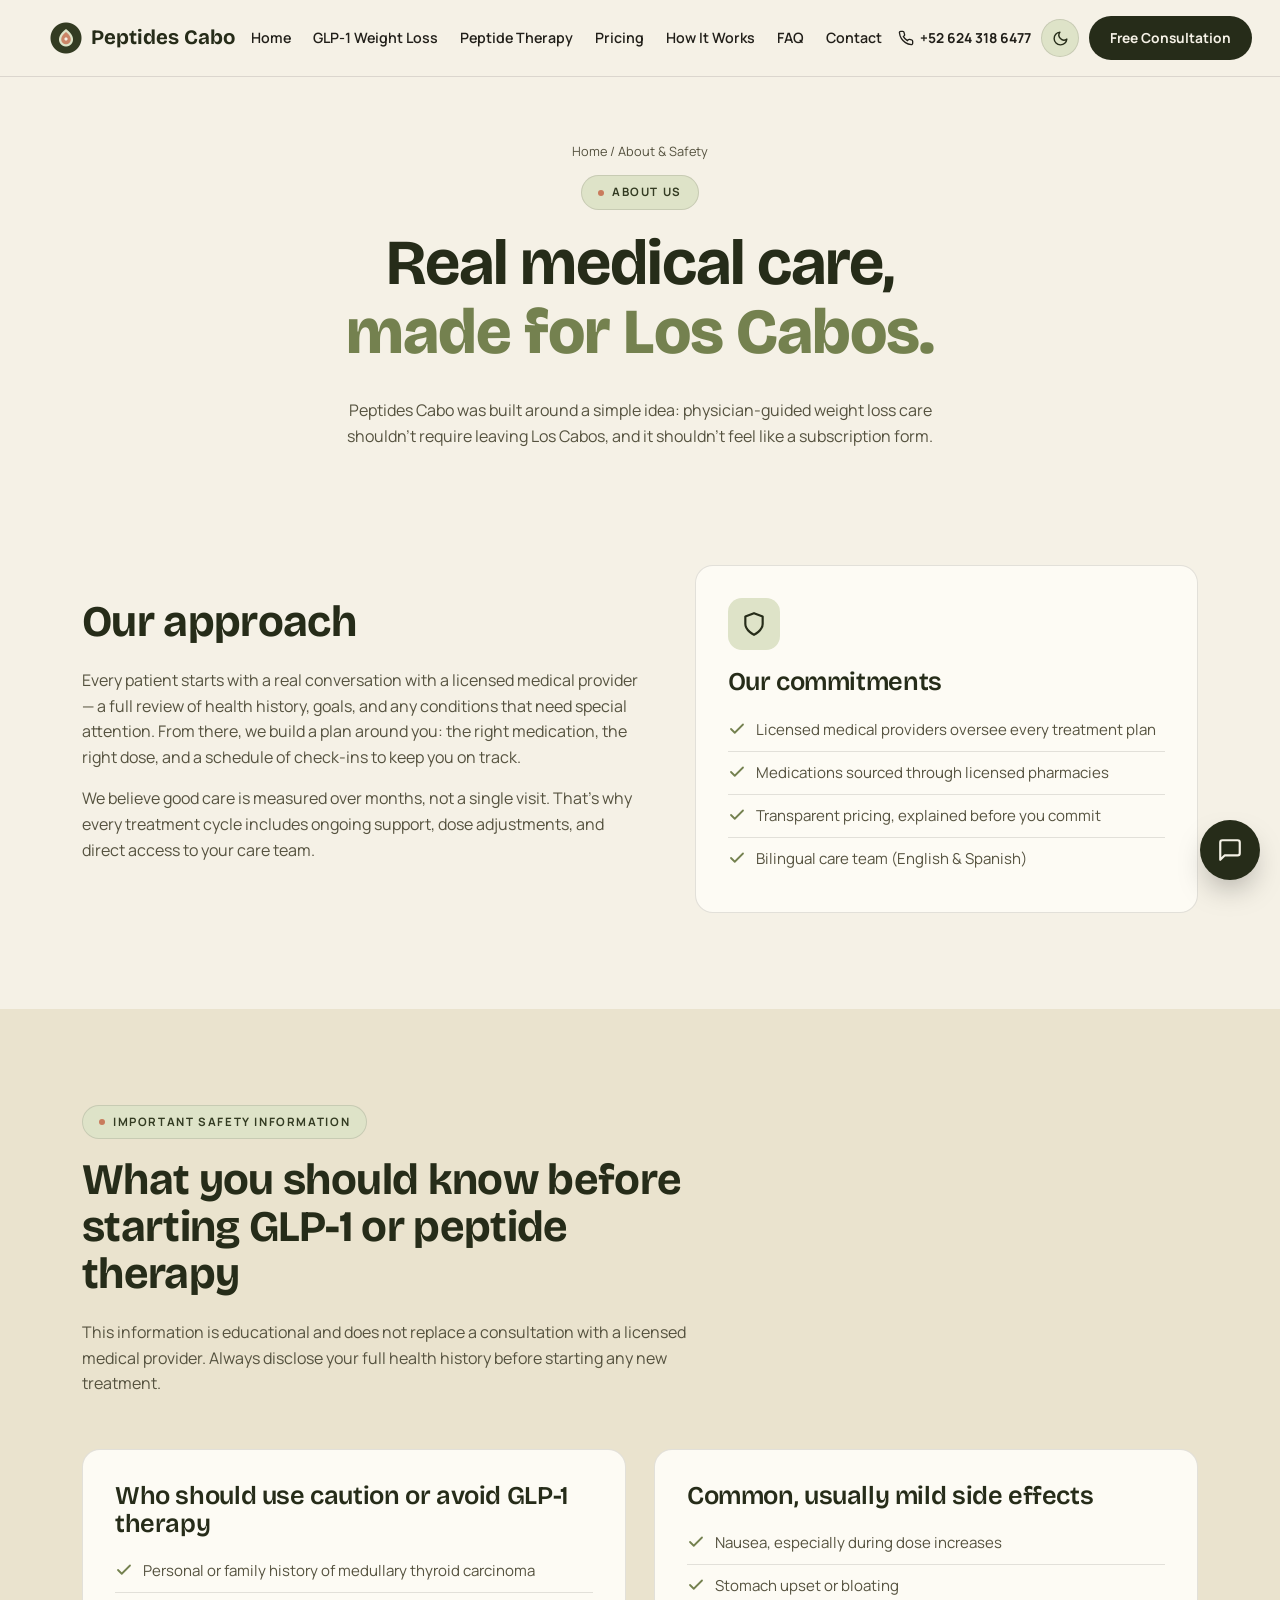
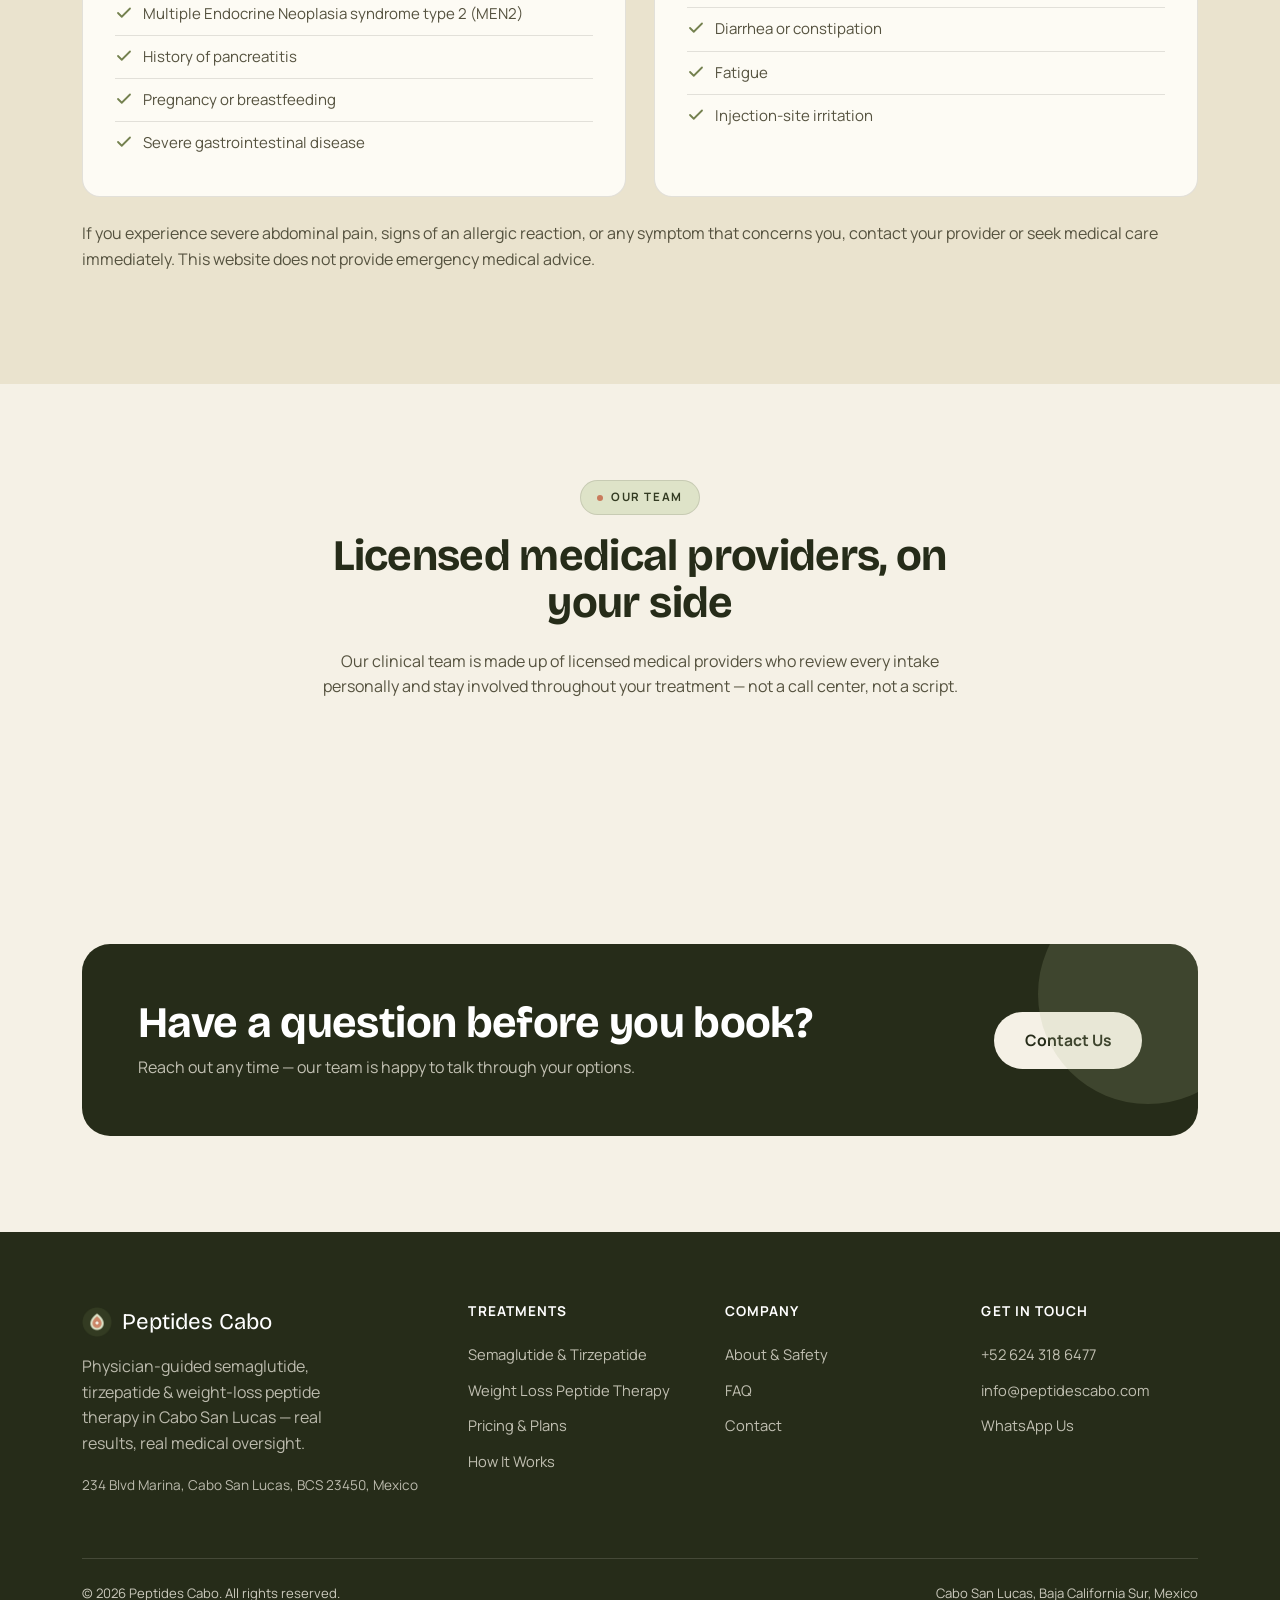
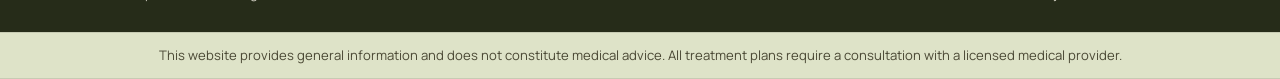
==== about.html @ 421dc3dc "Add static copy of peptidescabo.com Co-Authored-By: Claude Sonnet 5.5 <noreply@anthropic.com>" ====
<!DOCTYPE html>
<html lang="en">
<head>
<meta charset="UTF-8">
<meta name="viewport" content="width=device-width, initial-scale=1.0">
<script>(function(){try{var t=localStorage.getItem('pc-theme');if(!t){t=window.matchMedia('(prefers-color-scheme: dark)').matches?'dark':'light';}document.documentElement.setAttribute('data-theme',t);}catch(e){}})();</script>
<title>About Us & Safety Information | Peptides Cabo</title>
<meta name="description" content="Learn about Peptides Cabo's approach to physician-guided weight loss care in Cabo San Lucas, plus important safety information for GLP-1 and peptide therapy.">
<link rel="canonical" href="https://peptidescabo.com/about.html">
<meta name="robots" content="index, follow, max-image-preview:large">
<meta name="geo.region" content="MX-BCS">
<meta name="geo.placename" content="Cabo San Lucas">

<meta property="og:type" content="website">
<meta property="og:title" content="About Us & Safety Information | Peptides Cabo">
<meta property="og:description" content="Learn about Peptides Cabo's approach to physician-guided weight loss care in Cabo San Lucas, plus important safety information for GLP-1 and peptide therapy.">
<meta property="og:url" content="https://peptidescabo.com/about.html">
<meta property="og:site_name" content="Peptides Cabo">
<meta property="og:image" content="https://peptidescabo.com/assets/img/vial-peptide.png">
<meta property="og:locale" content="en_US">
<meta name="twitter:card" content="summary_large_image">
<meta name="twitter:title" content="About Us & Safety Information | Peptides Cabo">
<meta name="twitter:description" content="Learn about Peptides Cabo's approach to physician-guided weight loss care in Cabo San Lucas, plus important safety information for GLP-1 and peptide therapy.">
<meta name="twitter:image" content="https://peptidescabo.com/assets/img/vial-peptide.png">

<link rel="icon" type="image/svg+xml" href="assets/img/favicon.svg">
<link rel="icon" type="image/png" sizes="32x32" href="assets/img/favicon-32.png">
<link rel="apple-touch-icon" href="assets/img/apple-touch-icon.png">
<link rel="manifest" href="site.webmanifest">

<link rel="preconnect" href="https://fonts.googleapis.com">
<link rel="preconnect" href="https://fonts.gstatic.com" crossorigin>
<link rel="stylesheet" href="assets/css/style.css">

<script type="application/ld+json">{
    "@context": "https://schema.org",
    "@type": "MedicalBusiness",
    "@id": "https://peptidescabo.com/#business",
    "name": "Peptides Cabo",
    "alternateName": "Peptides Cabo Weight Loss Clinic",
    "description": "Physician-guided semaglutide, tirzepatide and weight-loss peptide therapy in Cabo San Lucas, Baja California Sur, Mexico.",
    "url": "https://peptidescabo.com/",
    "logo": "https://peptidescabo.com/assets/img/logo-mark.png",
    "image": "https://peptidescabo.com/assets/img/logo-mark.png",
    "telephone": "+526243186477",
    "email": "info@peptidescabo.com",
    "priceRange": "$$",
    "medicalSpecialty": "Bariatrics",
    "address": {
      "@type": "PostalAddress",
      "streetAddress": "234 Blvd Marina",
      "addressLocality": "Cabo San Lucas",
      "addressRegion": "BCS",
      "postalCode": "23450",
      "addressCountry": "MX"
    },
    "areaServed": [
      {"@type":"City","name":"Cabo San Lucas"},
      {"@type":"City","name":"San José del Cabo"},
      {"@type":"AdministrativeArea","name":"Los Cabos"},
      {"@type":"AdministrativeArea","name":"Baja California Sur"}
    ],
    "openingHoursSpecification": [{
      "@type": "OpeningHoursSpecification",
      "dayOfWeek": ["Monday","Tuesday","Wednesday","Thursday","Friday"],
      "opens": "09:00",
      "closes": "18:00"
    },{
      "@type": "OpeningHoursSpecification",
      "dayOfWeek": ["Saturday"],
      "opens": "09:00",
      "closes": "14:00"
    }]
  }</script>
<script type="application/ld+json">{"@context":"https://schema.org","@type":"BreadcrumbList","itemListElement":[{"@type":"ListItem","position":1,"name":"Home","item":"https://peptidescabo.com/"},{"@type":"ListItem","position":2,"name":"About","item":"https://peptidescabo.com/about.html"}]}</script>
<noscript><style>.reveal{opacity:1 !important; transform:none !important;}</style></noscript>
</head>
<body>
<header class="nav">
  <div class="container nav-row">
    <a href="index.html" class="brand">
      <img src="assets/img/logo-mark.png" alt="Peptides Cabo logo" class="brand-mark">
      Peptides Cabo
    </a>
    <nav class="nav-links" id="navLinks">
      <a href="index.html">Home</a>
<a href="semaglutide-tirzepatide.html">GLP-1 Weight Loss</a>
<a href="peptide-therapy.html">Peptide Therapy</a>
<a href="pricing.html">Pricing</a>
<a href="how-it-works.html">How It Works</a>
<a href="faq.html">FAQ</a>
<a href="contact.html">Contact</a>
      <a href="contact.html" class="btn btn-primary nav-links-cta">Free Consultation</a>
    </nav>
    <div class="nav-cta">
      <a href="tel:+526243186477" class="nav-phone">
        <svg width="16" height="16" viewBox="0 0 24 24" fill="none" stroke="currentColor" stroke-width="2"><path d="M22 16.92v3a2 2 0 0 1-2.18 2 19.79 19.79 0 0 1-8.63-3.07 19.5 19.5 0 0 1-6-6 19.79 19.79 0 0 1-3.07-8.67A2 2 0 0 1 4.11 2h3a2 2 0 0 1 2 1.72c.127.96.361 1.903.7 2.81a2 2 0 0 1-.45 2.11L8.09 9.91a16 16 0 0 0 6 6l1.27-1.27a2 2 0 0 1 2.11-.45c.907.339 1.85.573 2.81.7A2 2 0 0 1 22 16.92z"/></svg>
        <span class="nav-phone-text">+52 624 318 6477</span>
      </a>
      <button class="theme-toggle" id="themeToggle" aria-label="Toggle dark mode" type="button">
        <svg class="icon-moon" viewBox="0 0 24 24" fill="none" stroke="currentColor" stroke-width="2" stroke-linecap="round" stroke-linejoin="round"><path d="M21 12.79A9 9 0 1 1 11.21 3 7 7 0 0 0 21 12.79z"/></svg>
        <svg class="icon-sun" viewBox="0 0 24 24" fill="none" stroke="currentColor" stroke-width="2" stroke-linecap="round" stroke-linejoin="round"><circle cx="12" cy="12" r="4"/><path d="M12 2v2M12 20v2M4.93 4.93l1.41 1.41M17.66 17.66l1.41 1.41M2 12h2M20 12h2M6.34 17.66l-1.41 1.41M19.07 4.93l-1.41 1.41"/></svg>
      </button>
      <a href="contact.html" class="btn btn-primary btn-sm">Free Consultation</a>
      <button class="nav-toggle" id="navToggle" aria-label="Toggle menu">
        <svg viewBox="0 0 24 24" fill="none" stroke="currentColor" stroke-width="2"><line x1="4" y1="7" x2="20" y2="7"/><line x1="4" y1="12" x2="20" y2="12"/><line x1="4" y1="17" x2="20" y2="17"/></svg>
      </button>
    </div>
  </div>
</header>
<main>

<div class="page-header container">
  <div class="breadcrumb"><a href="index.html">Home</a> / About &amp; Safety</div>
  <span class="eyebrow">About Us</span>
  <h1>Real medical care,<br><span class="italic-accent">made for Los Cabos.</span></h1>
  <p class="lead" style="max-width:640px;margin:0 auto;">Peptides Cabo was built around a simple idea: physician-guided weight loss care shouldn't require leaving Los Cabos, and it shouldn't feel like a subscription form.</p>
</div>

<section class="section-pad">
  <div class="container hero-grid">
    <div class="reveal">
      <h2>Our approach</h2>
      <p>Every patient starts with a real conversation with a licensed medical provider &mdash; a full review of health history, goals, and any conditions that need special attention. From there, we build a plan around you: the right medication, the right dose, and a schedule of check-ins to keep you on track.</p>
      <p>We believe good care is measured over months, not a single visit. That's why every treatment cycle includes ongoing support, dose adjustments, and direct access to your care team.</p>
    </div>
    <div class="card reveal">
      <div class="icon-tile"><svg viewBox="0 0 24 24" fill="none" stroke="currentColor" stroke-width="2" stroke-linecap="round" stroke-linejoin="round"><path d="M12 22s8-4 8-10V5l-8-3-8 3v7c0 6 8 10 8 10z"/></svg></div>
      <h3>Our commitments</h3>
      <ul class="price-list">
        <li><svg viewBox="0 0 24 24" fill="none" stroke="currentColor" stroke-width="2.4" stroke-linecap="round" stroke-linejoin="round"><polyline points="20 6 9 17 4 12"/></svg> Licensed medical providers oversee every treatment plan</li>
        <li><svg viewBox="0 0 24 24" fill="none" stroke="currentColor" stroke-width="2.4" stroke-linecap="round" stroke-linejoin="round"><polyline points="20 6 9 17 4 12"/></svg> Medications sourced through licensed pharmacies</li>
        <li><svg viewBox="0 0 24 24" fill="none" stroke="currentColor" stroke-width="2.4" stroke-linecap="round" stroke-linejoin="round"><polyline points="20 6 9 17 4 12"/></svg> Transparent pricing, explained before you commit</li>
        <li><svg viewBox="0 0 24 24" fill="none" stroke="currentColor" stroke-width="2.4" stroke-linecap="round" stroke-linejoin="round"><polyline points="20 6 9 17 4 12"/></svg> Bilingual care team (English &amp; Spanish)</li>
      </ul>
    </div>
  </div>
</section>

<section class="section-pad section-alt">
  <div class="container">
    <div class="section-head reveal">
      <span class="eyebrow">Important Safety Information</span>
      <h2>What you should know before starting GLP-1 or peptide therapy</h2>
      <p>This information is educational and does not replace a consultation with a licensed medical provider. Always disclose your full health history before starting any new treatment.</p>
    </div>
    <div class="grid grid-2">
      <div class="card reveal">
        <h3>Who should use caution or avoid GLP-1 therapy</h3>
        <ul class="price-list">
          <li><svg viewBox="0 0 24 24" fill="none" stroke="currentColor" stroke-width="2.4" stroke-linecap="round" stroke-linejoin="round"><polyline points="20 6 9 17 4 12"/></svg> Personal or family history of medullary thyroid carcinoma</li>
          <li><svg viewBox="0 0 24 24" fill="none" stroke="currentColor" stroke-width="2.4" stroke-linecap="round" stroke-linejoin="round"><polyline points="20 6 9 17 4 12"/></svg> Multiple Endocrine Neoplasia syndrome type 2 (MEN2)</li>
          <li><svg viewBox="0 0 24 24" fill="none" stroke="currentColor" stroke-width="2.4" stroke-linecap="round" stroke-linejoin="round"><polyline points="20 6 9 17 4 12"/></svg> History of pancreatitis</li>
          <li><svg viewBox="0 0 24 24" fill="none" stroke="currentColor" stroke-width="2.4" stroke-linecap="round" stroke-linejoin="round"><polyline points="20 6 9 17 4 12"/></svg> Pregnancy or breastfeeding</li>
          <li><svg viewBox="0 0 24 24" fill="none" stroke="currentColor" stroke-width="2.4" stroke-linecap="round" stroke-linejoin="round"><polyline points="20 6 9 17 4 12"/></svg> Severe gastrointestinal disease</li>
        </ul>
      </div>
      <div class="card reveal">
        <h3>Common, usually mild side effects</h3>
        <ul class="price-list">
          <li><svg viewBox="0 0 24 24" fill="none" stroke="currentColor" stroke-width="2.4" stroke-linecap="round" stroke-linejoin="round"><polyline points="20 6 9 17 4 12"/></svg> Nausea, especially during dose increases</li>
          <li><svg viewBox="0 0 24 24" fill="none" stroke="currentColor" stroke-width="2.4" stroke-linecap="round" stroke-linejoin="round"><polyline points="20 6 9 17 4 12"/></svg> Stomach upset or bloating</li>
          <li><svg viewBox="0 0 24 24" fill="none" stroke="currentColor" stroke-width="2.4" stroke-linecap="round" stroke-linejoin="round"><polyline points="20 6 9 17 4 12"/></svg> Diarrhea or constipation</li>
          <li><svg viewBox="0 0 24 24" fill="none" stroke="currentColor" stroke-width="2.4" stroke-linecap="round" stroke-linejoin="round"><polyline points="20 6 9 17 4 12"/></svg> Fatigue</li>
          <li><svg viewBox="0 0 24 24" fill="none" stroke="currentColor" stroke-width="2.4" stroke-linecap="round" stroke-linejoin="round"><polyline points="20 6 9 17 4 12"/></svg> Injection-site irritation</li>
        </ul>
      </div>
    </div>
    <p style="margin-top:24px;">If you experience severe abdominal pain, signs of an allergic reaction, or any symptom that concerns you, contact your provider or seek medical care immediately. This website does not provide emergency medical advice.</p>
  </div>
</section>

<section class="section-pad">
  <div class="container">
    <div class="section-head center reveal" style="margin-left:auto;margin-right:auto;">
      <span class="eyebrow">Our Team</span>
      <h2>Licensed medical providers, on your side</h2>
      <p>Our clinical team is made up of licensed medical providers who review every intake personally and stay involved throughout your treatment &mdash; not a call center, not a script.</p>
    </div>
  </div>
</section>

<section class="section-pad">
  <div class="container">
    <div class="cta-banner reveal">
      <div>
        <h2>Have a question before you book?</h2>
        <p>Reach out any time &mdash; our team is happy to talk through your options.</p>
      </div>
      <a href="contact.html" class="btn btn-light">Contact Us</a>
    </div>
  </div>
</section>

</main>
<footer class="footer">
  <div class="container">
    <div class="footer-grid">
      <div>
        <div class="footer-brand">
          <img src="assets/img/logo-mark.png" alt="" class="brand-mark" style="width:30px;height:30px;">
          Peptides Cabo
        </div>
        <p style="max-width:280px;">Physician-guided semaglutide, tirzepatide &amp; weight-loss peptide therapy in Cabo San Lucas — real results, real medical oversight.</p>
        <p style="font-size:0.85rem; margin-top:18px;">234 Blvd Marina, Cabo San Lucas, BCS 23450, Mexico</p>
      </div>
      <div>
        <h4>Treatments</h4>
        <a href="semaglutide-tirzepatide.html">Semaglutide &amp; Tirzepatide</a>
        <a href="peptide-therapy.html">Weight Loss Peptide Therapy</a>
        <a href="pricing.html">Pricing &amp; Plans</a>
        <a href="how-it-works.html">How It Works</a>
      </div>
      <div>
        <h4>Company</h4>
        <a href="about.html">About &amp; Safety</a>
        <a href="faq.html">FAQ</a>
        <a href="contact.html">Contact</a>
      </div>
      <div>
        <h4>Get in Touch</h4>
        <a href="tel:+526243186477">+52 624 318 6477</a>
        <a href="mailto:info@peptidescabo.com">info@peptidescabo.com</a>
        <a href="https://wa.me/526243186477?text=Hi%20Peptides%20Cabo%2C%20I%27d%20like%20to%20book%20a%20free%20consultation." target="_blank" rel="noopener">WhatsApp Us</a>
      </div>
    </div>
    <div class="footer-bottom">
      <span>&copy; 2026 Peptides Cabo. All rights reserved.</span>
      <span>Cabo San Lucas, Baja California Sur, Mexico</span>
    </div>
  </div>
</footer>
<div class="disclaimer-strip">
  <div class="container">This website provides general information and does not constitute medical advice. All treatment plans require a consultation with a licensed medical provider.</div>
</div>
<div id="pcChatbot" class="chatbot">
  <button id="chatbotBubble" class="chatbot-bubble" aria-label="Open chat assistant" type="button">
    <svg class="cb-icon-chat" viewBox="0 0 24 24" fill="none" stroke="currentColor" stroke-width="2" stroke-linecap="round" stroke-linejoin="round"><path d="M21 15a2 2 0 0 1-2 2H7l-4 4V5a2 2 0 0 1 2-2h14a2 2 0 0 1 2 2z"/></svg>
    <svg class="cb-icon-close" viewBox="0 0 24 24" fill="none" stroke="currentColor" stroke-width="2" stroke-linecap="round" stroke-linejoin="round"><line x1="18" y1="6" x2="6" y2="18"/><line x1="6" y1="6" x2="18" y2="18"/></svg>
  </button>
  <div class="chatbot-panel" id="chatbotPanel">
    <div class="chatbot-header">
      <img src="assets/img/logo-mark.png" alt="" class="chatbot-avatar">
      <div>
        <strong>Peptides Cabo Assistant</strong>
        <small>Usually answers instantly</small>
      </div>
    </div>
    <div class="chatbot-messages" id="chatbotMessages"></div>
    <div class="chatbot-suggestions" id="chatbotSuggestions"></div>
    <form class="chatbot-input-row" id="chatbotForm">
      <input type="text" id="chatbotInput" placeholder="Ask about pricing, safety, how it works..." autocomplete="off">
      <button type="submit" aria-label="Send">
        <svg viewBox="0 0 24 24" fill="none" stroke="currentColor" stroke-width="2" stroke-linecap="round" stroke-linejoin="round"><line x1="22" y1="2" x2="11" y2="13"/><polygon points="22 2 15 22 11 13 2 9 22 2"/></svg>
      </button>
    </form>
    <div class="chatbot-footnote">Answers are general information, not medical advice. <a href="contact.html">Book a consultation</a> for personalized guidance.</div>
  </div>
</div>
<script>
document.addEventListener('DOMContentLoaded', function () {
  var toggle = document.getElementById('navToggle');
  var links = document.getElementById('navLinks');
  if (toggle) {
    toggle.addEventListener('click', function () { links.classList.toggle('open'); });
  }
  var themeBtn = document.getElementById('themeToggle');
  if (themeBtn) {
    themeBtn.addEventListener('click', function () {
      var root = document.documentElement;
      var current = root.getAttribute('data-theme') === 'dark' ? 'dark' : 'light';
      var next = current === 'dark' ? 'light' : 'dark';
      root.setAttribute('data-theme', next);
      try { localStorage.setItem('pc-theme', next); } catch (e) {}
    });
  }
  document.querySelectorAll('.accordion-item').forEach(function (item) {
    var q = item.querySelector('.accordion-q');
    q.addEventListener('click', function () {
      var wasOpen = item.classList.contains('open');
      document.querySelectorAll('.accordion-item.open').forEach(function (o) {
        if (o !== item) o.classList.remove('open');
      });
      item.classList.toggle('open', !wasOpen);
    });
  });
  var sliderWeight = document.getElementById('calcWeight');
  var sliderGoal = document.getElementById('calcGoalOut');
  if (sliderWeight) {
    var out = document.getElementById('calcWeightOut');
    var lossOut = document.getElementById('calcLossOut');
    var update = function () {
      var w = parseInt(sliderWeight.value, 10);
      out.textContent = w;
      lossOut.textContent = Math.round(w * 0.19);
    };
    sliderWeight.addEventListener('input', update);
    update();
  }
  var form = document.getElementById('contactForm');
  if (form) {
    form.addEventListener('submit', function (e) {
      e.preventDefault();
      var name = form.querySelector('#cf-name').value;
      var email = form.querySelector('#cf-email').value;
      var phone = form.querySelector('#cf-phone').value;
      var interest = form.querySelector('#cf-interest').value;
      var msg = form.querySelector('#cf-message').value;
      var subject = encodeURIComponent('New consultation request — ' + name);
      var body = encodeURIComponent(
        'Name: ' + name + '\n' +
        'Email: ' + email + '\n' +
        'Phone: ' + phone + '\n' +
        'Interested in: ' + interest + '\n\n' +
        'Message:\n' + msg
      );
      window.location.href = 'mailto:info@peptidescabo.com?subject=' + subject + '&body=' + body;
    });
  }
  requestAnimationFrame(function () {
    setTimeout(function () { document.body.classList.add('ready'); }, 60);
  });
});
</script>
<script src="assets/js/faq-data.js"></script>
<script src="assets/js/chatbot.js"></script>
</body>
</html>
---- assets/css/style.css ----
/* ==========================================================================
   Peptides Cabo — Design System
   Editorial wellness aesthetic: cream + deep olive, all-sans grotesque type
   ========================================================================== */

@import url('https://fonts.googleapis.com/css2?family=Bricolage+Grotesque:opsz,wght@12..96,400;12..96,500;12..96,600;12..96,700;12..96,800&family=Manrope:wght@400;500;600;700;800&display=swap');

:root{
  /* palette (brand constants — do not flip with theme) */
  --cream:        #F5F1E6;
  --cream-dark:   #EAE3CE;
  --paper:        #FDFBF4;
  --forest:       #333B22;
  --forest-deep:  #262C19;
  --sage:         #74814F;
  --sage-light:   #AEB98C;
  --sage-pale:    #DEE3C8;
  --ink:          #211F19;
  --ink-soft:     #55523F;
  --terracotta:   #C97B5C;
  --terracotta-soft:#F0D9C8;
  --gold:         #B4903F;
  --white:        #FFFFFF;
  --line:         rgba(33,31,25,0.12);

  /* theme-aware tokens (redefined under [data-theme="dark"] below) */
  --bg:           var(--cream);
  --bg-alt:       var(--cream-dark);
  --surface:      var(--paper);
  --text:         var(--ink);
  --text-muted:   var(--ink-soft);
  --heading:      var(--forest-deep);
  --nav-bg:       rgba(245,241,230,0.88);

  /* type */
  --font-display: "Bricolage Grotesque", "Segoe UI", sans-serif;
  --font-body: "Manrope", -apple-system, BlinkMacSystemFont, "Segoe UI", sans-serif;

  /* radius / shadow */
  --radius-s: 10px;
  --radius-m: 18px;
  --radius-l: 28px;
  --shadow-card: 0 20px 45px -20px rgba(38,44,25,0.25);
  --shadow-soft: 0 10px 30px -12px rgba(38,44,25,0.18);

  --container: 1180px;
}

:root[data-theme="dark"]{
  --bg:         #1B2013;
  --bg-alt:     #212715;
  --surface:    #2A3220;
  --text:       #EAE6D6;
  --text-muted: #C1C2AC;
  --heading:    #F2EFE1;
  --line:       rgba(255,255,255,0.12);
  --nav-bg:     rgba(20,24,14,0.86);
  --sage:       #9BAE79;
  --shadow-card: 0 20px 45px -20px rgba(0,0,0,0.6);
  --shadow-soft: 0 10px 30px -12px rgba(0,0,0,0.55);
}

*, *::before, *::after{ box-sizing: border-box; }
html{ scroll-behavior: smooth; }
body{
  margin:0;
  font-family: var(--font-body);
  background: var(--bg);
  transition: background-color .25s ease, color .25s ease;
  color: var(--text);
  line-height: 1.6;
  -webkit-font-smoothing: antialiased;
  overflow-x: hidden;
}
img{ max-width:100%; display:block; }
a{ color: inherit; text-decoration: none; }
ul{ list-style: none; margin:0; padding:0; }
button{ font-family: inherit; }

h1,h2,h3,h4{
  font-family: var(--font-display);
  font-weight: 700;
  color: var(--heading);
  line-height: 1.08;
  margin: 0 0 0.5em;
  letter-spacing: -0.015em;
}
h1{ font-size: clamp(2.4rem, 5vw, 4.2rem); font-weight: 700; }
h2{ font-size: clamp(1.9rem, 3.4vw, 2.9rem); font-weight: 700; }
h3{ font-size: clamp(1.25rem, 2vw, 1.6rem); font-weight: 600; }
p{ margin: 0 0 1em; color: var(--text-muted); }
.italic-accent{ color: var(--sage); font-weight: 800; font-style: normal; }

.eyebrow{
  display:inline-flex; align-items:center; gap:8px;
  font-family: var(--font-body); font-weight:700; font-size:0.72rem;
  letter-spacing: 0.14em; text-transform: uppercase;
  color: var(--forest); background: var(--sage-pale);
  border:1px solid var(--line); padding: 7px 16px; border-radius: 100px;
  margin-bottom: 18px;
}
.eyebrow::before{ content:""; width:6px; height:6px; border-radius:50%; background: var(--terracotta); flex-shrink:0; }

.container{ max-width: var(--container); margin:0 auto; padding: 0 32px; }
section{ position: relative; }
.section-pad{ padding: 96px 0; }
@media (max-width: 720px){ .section-pad{ padding: 64px 0; } .container{ padding: 0 20px; } }

.section-alt{ background: var(--bg-alt); }
.section-dark{ background: var(--forest-deep); color: var(--cream); }
.section-dark p{ color: rgba(245,241,230,0.75); }
.section-dark h2, .section-dark h3{ color: var(--white); }

/* ---------- buttons ---------- */
.btn{
  display:inline-flex; align-items:center; justify-content:center; gap:8px;
  font-family: var(--font-body); font-weight:700; font-size:0.98rem;
  padding: 15px 30px; border-radius: 100px; border:1.5px solid transparent;
  cursor:pointer; transition: transform .25s ease, box-shadow .25s ease, background .25s ease, color .25s ease;
  white-space: nowrap;
}
.btn-primary{ background: var(--forest-deep); color: var(--cream); }
.btn-primary:hover{ background: var(--forest); transform: translateY(-2px); box-shadow: var(--shadow-soft); }
.btn-outline{ background: transparent; border-color: var(--heading); color: var(--heading); }
.btn-outline:hover{ background: var(--heading); color: var(--bg); }
.btn-ghost{ background: var(--sage-pale); color: var(--forest-deep); }
.btn-ghost:hover{ background: var(--sage-light); }
.btn-light{ background: var(--cream); color: var(--forest-deep); }
.btn-light:hover{ transform: translateY(-2px); }
.btn-sm{ padding: 10px 20px; font-size: 0.86rem; }
.btn-block{ width:100%; }

/* ---------- nav ---------- */
.nav{
  position: sticky; top:0; z-index: 100;
  background: var(--nav-bg); backdrop-filter: blur(10px);
  border-bottom: 1px solid var(--line);
}
.nav-row{ display:flex; align-items:center; justify-content:space-between; padding: 16px 0; gap:16px; }
.brand{ display:flex; align-items:center; gap:9px; font-family: var(--font-display); font-size: 1.28rem; font-weight:700; color: var(--heading); white-space:nowrap; flex-shrink:0; }
.brand-mark{ width:32px; height:32px; flex-shrink:0; }
.nav-links{ display:flex; align-items:center; gap:22px; flex-shrink:1; }
.nav-links a{ font-weight:600; font-size:0.89rem; color: var(--text); position:relative; padding: 4px 0; white-space:nowrap; }
.nav-links a::after{ content:""; position:absolute; left:0; right:0; bottom:-2px; height:2px; background: var(--terracotta); transform: scaleX(0); transition: transform .25s ease; transform-origin: left;}
.nav-links a:hover::after, .nav-links a.active::after{ transform: scaleX(1); }
.nav-links a.active{ color: var(--heading); }
.nav-cta{ display:flex; align-items:center; gap:10px; flex-shrink:0; }
.nav-phone{ font-weight:700; font-size:0.86rem; display:flex; align-items:center; gap:6px; white-space:nowrap; }
.theme-toggle{
  display:inline-flex; align-items:center; justify-content:center; width:38px; height:38px; flex-shrink:0;
  background: var(--sage-pale); border:1px solid var(--line); border-radius:50%; cursor:pointer; padding:0; color: var(--forest-deep);
  transition: background .2s ease;
}
.theme-toggle:hover{ background: var(--sage-light); }
.theme-toggle svg{ width:17px; height:17px; }
.theme-toggle .icon-sun{ display:none; }
:root[data-theme="dark"] .theme-toggle .icon-moon{ display:none; }
:root[data-theme="dark"] .theme-toggle .icon-sun{ display:block; }
.nav-toggle{ display:none; background:none; border:none; cursor:pointer; padding:6px; }
.nav-toggle svg{ width:26px; height:26px; }
.nav-links-cta{ display:none; }

@media (max-width: 1240px){
  .nav-phone-text{ display:none; }
}
@media (max-width: 1080px){
  .nav-links{ position:fixed; top:74px; left:0; right:0; bottom:0; height:calc(100vh - 74px); background: var(--bg); flex-direction:column; align-items:flex-start;
    padding: 28px 24px; gap: 22px; transform: translateY(-110%); transition: transform .35s ease; border-top:1px solid var(--line);
    pointer-events: none; z-index: 90; overflow-y:auto; box-sizing:border-box; }
  .nav-links.open{ transform: translateY(0); pointer-events: auto; }
  .nav-toggle{ position:relative; z-index: 95; }
  .nav-phone{ display:none; }
  .nav-toggle{ display:inline-flex; }
  .nav-links-cta{ display:inline-flex; margin-top:8px; }
}

@media (max-width: 460px){
  .nav-cta .btn-primary{ display:none; }
}

/* ---------- hero ---------- */
.hero{ padding: 56px 0 40px; overflow: visible; }
.hero-grid{ display:grid; grid-template-columns: 1.05fr 0.95fr; gap: 56px; align-items:center; }
@media (max-width: 960px){ .hero-grid{ grid-template-columns: 1fr; } }
.hero-copy p.lead{ font-size: 1.15rem; max-width: 480px; }
.hero-ctas{ display:flex; flex-wrap:wrap; gap:14px; margin: 26px 0 30px; }
.hero-trust{ display:flex; align-items:center; gap:14px; }
.avatar-stack{ display:flex; }
.avatar-stack span{ width:38px; height:38px; border-radius:50%; border:2.5px solid var(--cream); background: var(--sage-light); margin-left:-12px; display:flex; align-items:center;justify-content:center; font-size:0.75rem; font-weight:700; color:var(--forest-deep);}
.avatar-stack span:first-child{ margin-left:0; }
.hero-trust small{ display:block; color: var(--text-muted); font-size:0.82rem; }
.hero-trust strong{ font-size:0.92rem; }

.hero-visual{ position:relative; display:flex; align-items:center; justify-content:center; }
.hero-visual .blob{
  position:absolute; inset: 6% 8%; background: var(--sage-pale);
  border-radius: 44% 56% 62% 38% / 45% 40% 60% 55%;
  z-index:0;
}
.hero-visual img{ position:relative; z-index:1; width: 82%; margin:0 auto; filter: drop-shadow(0 30px 40px rgba(38,44,25,0.25)); }
.floating-card{
  position:absolute; z-index:2; background: var(--surface); border-radius: var(--radius-m);
  box-shadow: var(--shadow-card); padding: 16px 20px; display:flex; align-items:center; gap:12px;
  animation: float 5s ease-in-out infinite;
}
.floating-card.card-a{ top: 6%; right: 2%; }
.floating-card.card-b{ bottom: 10%; left: -2%; animation-delay: -2.5s; }
.floating-card .fc-num{ font-family: var(--font-display); font-size:1.5rem; color: var(--heading); font-weight:700; }
.floating-card .fc-label{ font-size:0.72rem; color: var(--text-muted); font-weight:600; text-transform:uppercase; letter-spacing:0.04em; }
@keyframes float{ 0%,100%{ transform: translateY(0);} 50%{ transform: translateY(-14px);} }

.badge-row{ display:flex; flex-wrap:wrap; gap: 14px; margin-top: 44px; }
.badge-chip{ display:flex; align-items:center; gap:10px; background: var(--surface); border:1px solid var(--line); border-radius:100px; padding:10px 18px; font-size:0.85rem; font-weight:700; }
.badge-chip svg{ width:18px; height:18px; color: var(--sage); flex-shrink:0; }

/* ---------- cards / grids ---------- */
.grid{ display:grid; gap: 28px; }
.grid-2{ grid-template-columns: repeat(2,1fr); }
.grid-3{ grid-template-columns: repeat(3,1fr); }
.grid-4{ grid-template-columns: repeat(4,1fr); }
@media (max-width: 900px){ .grid-3, .grid-4{ grid-template-columns: repeat(2,1fr); } }
@media (max-width: 620px){ .grid-2, .grid-3, .grid-4{ grid-template-columns: 1fr; } }

.card{ background: var(--surface); border:1px solid var(--line); border-radius: var(--radius-m); padding: 32px; transition: transform .3s ease, box-shadow .3s ease, background-color .25s ease; }
.card:hover{ transform: translateY(-6px); box-shadow: var(--shadow-card); }
.icon-tile{ width:52px; height:52px; border-radius: 14px; background: var(--sage-pale); display:flex; align-items:center; justify-content:center; margin-bottom:18px; }
.icon-tile svg{ width:26px; height:26px; color: var(--forest-deep); }

.section-head{ max-width: 640px; margin-bottom: 52px; }
.section-head.center{ margin-left:auto; margin-right:auto; text-align:center; }

/* product cards */
.product-card{ background: var(--surface); border-radius: var(--radius-m); border:1px solid var(--line); overflow:hidden; text-align:center; padding-bottom:26px; }
.product-card .product-img{ background: var(--sage-pale); padding: 30px 20px 10px; display:flex; align-items:center; justify-content:center; height: 190px; }
.product-card .product-img img{ height:100%; width:auto; margin:auto; filter: drop-shadow(0 14px 18px rgba(38,44,25,0.22)); }
.product-card h4{ font-family: var(--font-display); font-size:1.15rem; margin: 18px 0 4px; }
.product-card .pc-tag{ font-size:0.78rem; color:var(--sage); font-weight:700; text-transform:uppercase; letter-spacing:0.04em; }

/* stat / calculator */
.calc-card{ background: var(--surface); border-radius: var(--radius-l); box-shadow: var(--shadow-card); padding: 34px; }
.calc-row{ display:flex; align-items:baseline; justify-content:space-between; margin-bottom: 6px; }
.calc-row .num{ font-family: var(--font-display); font-size: 2.6rem; color: var(--heading); }
input[type=range]{ width:100%; accent-color: var(--sage); margin: 10px 0 26px; }
.calc-result{ background: var(--sage-pale); border-radius: var(--radius-m); padding: 20px 22px; margin: 18px 0 22px; }
.calc-result .num{ color: var(--terracotta); }

/* pricing */
.price-card{ background: var(--surface); border-radius: var(--radius-l); border:1px solid var(--line); padding: 40px 32px; position:relative; }
.price-card.featured{ border-color: var(--heading); box-shadow: var(--shadow-card); }
.price-card.featured::before{ content:"Most Popular"; position:absolute; top:-14px; left:50%; transform:translateX(-50%); background: var(--terracotta); color:var(--white); font-size:0.72rem; font-weight:700; padding: 6px 16px; border-radius:100px; letter-spacing:0.04em; }
.price-amount{ font-family: var(--font-display); font-size: 3rem; color: var(--heading); margin: 14px 0 2px; }
.price-amount span{ font-size:1rem; font-family: var(--font-body); color: var(--text-muted); font-weight:600; }
.price-sub{ font-size:0.9rem; color: var(--sage); font-weight:700; margin-bottom:22px; }
.price-list li{ display:flex; gap:10px; padding: 9px 0; border-top:1px solid var(--line); font-size:0.94rem; color:var(--text-muted); }
.price-list li:first-child{ border-top:none; }
.price-list svg{ width:18px; height:18px; color:var(--sage); flex-shrink:0; margin-top:2px; }

/* timeline / how it works */
.timeline{ display:flex; flex-direction:column; gap:0; }
.tl-step{ display:grid; grid-template-columns: 60px 1fr; gap: 22px; padding: 26px 0; border-top:1px solid var(--line); }
.tl-step:first-child{ border-top:none; }
.tl-num{ width:52px; height:52px; border-radius:50%; background: var(--forest-deep); color: var(--cream); display:flex; align-items:center; justify-content:center; font-family: var(--font-display); font-size:1.3rem; flex-shrink:0; }
/* timeline card keeps its own (light) text colors even when nested inside a dark section */
.section-dark .timeline{ background: var(--paper); }
.section-dark .timeline h3{ color: var(--forest-deep); }
.section-dark .timeline p{ color: var(--ink-soft); }

/* testimonials */
.testi-card{ background: var(--surface); border-radius: var(--radius-m); border:1px solid var(--line); padding: 28px; }
.testi-quote{ font-family: var(--font-display); font-size:1.05rem; font-style:italic; color: var(--heading); margin-bottom:18px; }
.testi-person{ display:flex; align-items:center; gap:12px; }
.testi-avatar{ width:44px; height:44px; border-radius:50%; background:var(--sage-pale); display:flex; align-items:center; justify-content:center; font-weight:700; color:var(--forest-deep); font-family: var(--font-display);}
.stars{ color: var(--terracotta); letter-spacing:2px; font-size:0.9rem; margin-bottom:10px; }

/* faq accordion */
.accordion-item{ border-top:1px solid var(--line); }
.accordion-item:last-child{ border-bottom:1px solid var(--line); }
.accordion-q{ width:100%; text-align:left; background:none; border:none; padding: 22px 4px; display:flex; align-items:center; justify-content:space-between; gap:20px; cursor:pointer; font-family: var(--font-body); font-weight:700; font-size:1.02rem; color: var(--heading); }
.accordion-q .plus{ width:26px; height:26px; border-radius:50%; background: var(--sage-pale); flex-shrink:0; position:relative; transition: transform .3s ease, background .3s ease;}
.accordion-q .plus::before, .accordion-q .plus::after{ content:""; position:absolute; background: var(--forest-deep); top:50%; left:50%; }
.accordion-q .plus::before{ width:12px; height:2px; transform:translate(-50%,-50%);}
.accordion-q .plus::after{ width:2px; height:12px; transform:translate(-50%,-50%); transition: opacity .2s ease;}
.accordion-item.open .accordion-q .plus{ background: var(--terracotta); transform: rotate(180deg); }
.accordion-item.open .accordion-q .plus::after{ opacity:0; }
.accordion-item.open .accordion-q .plus::before{ background: var(--white); }
.accordion-a{ max-height:0; overflow:hidden; transition: max-height .35s ease; }
.accordion-a-inner{ padding: 0 4px 22px; max-width: 720px; }
.accordion-item.open .accordion-a{ max-height: 400px; }

/* cta banner */
.cta-banner{ background: var(--forest-deep); border-radius: var(--radius-l); padding: 56px; display:flex; align-items:center; justify-content:space-between; gap:32px; flex-wrap:wrap; color: var(--cream); position: relative; overflow:hidden; }
.cta-banner::after{ content:""; position:absolute; right:-60px; top:-60px; width:220px; height:220px; border-radius:50%; background: rgba(174,185,140,0.18); }
.cta-banner h2{ color:var(--white); margin-bottom:8px; }
.cta-banner p{ color: rgba(245,241,230,0.75); margin:0; }

/* footer */
.footer{ background: var(--forest-deep); color: rgba(245,241,230,0.8); padding: 72px 0 28px; }
.footer p{ color: rgba(245,241,230,0.72); }
.footer h4{ color: var(--white); font-family: var(--font-body); font-size:0.85rem; text-transform:uppercase; letter-spacing:0.08em; margin-bottom:18px; }
.footer a{ display:block; padding: 6px 0; font-size:0.92rem; color: rgba(245,241,230,0.75); }
.footer a:hover{ color: var(--white); }
.footer-grid{ display:grid; grid-template-columns: 1.6fr repeat(3,1fr); gap: 40px; }
@media (max-width: 800px){ .footer-grid{ grid-template-columns: repeat(2,1fr); } }
.footer-brand{ display:flex; align-items:center; gap:10px; font-family: var(--font-display); font-size:1.4rem; color: var(--white); margin-bottom:14px; }
.footer-bottom{ border-top:1px solid rgba(245,241,230,0.15); margin-top:48px; padding-top:24px; display:flex; justify-content:space-between; flex-wrap:wrap; gap:14px; font-size:0.82rem; }
.social-row{ display:flex; gap:12px; margin-top:16px; }
.social-row a{ width:38px; height:38px; border-radius:50%; background: rgba(245,241,230,0.1); display:flex; align-items:center; justify-content:center; padding:0; }
.social-row svg{ width:17px; height:17px; }

/* medical disclaimer strip — bg is a pinned light chip color, so its text is hardcoded
   (not a theme variable) to guarantee it never flips to a light color on a light background */
.disclaimer-strip{ background: var(--sage-pale); border-top:1px solid var(--line); border-bottom:1px solid var(--line); font-size:0.82rem; color: #4A4834; padding: 12px 0; text-align:center; }

/* page header (interior pages) */
.page-header{ padding: 64px 0 20px; text-align:center; }
.page-header .eyebrow{ margin-left:auto; margin-right:auto; }
.breadcrumb{ font-size:0.8rem; color: var(--text-muted); margin-bottom:14px; }
.breadcrumb a:hover{ color: var(--heading); }

/* utility */
.text-center{ text-align:center; }
.mt-0{ margin-top:0; } .mb-0{ margin-bottom:0; }
.flex{ display:flex; } .items-center{ align-items:center; } .gap-10{ gap:10px; }
.tag-pill{ display:inline-block; background: var(--sage-pale); color: var(--forest-deep); font-size:0.72rem; font-weight:700; padding: 5px 12px; border-radius:100px; text-transform:uppercase; letter-spacing:0.03em; }

body:not(.ready) .reveal{ opacity:0; transform: translateY(20px); }
body.ready .reveal{ opacity:1; transform: translateY(0); transition: opacity .6s ease, transform .6s ease; }

.table-wrap{ overflow-x:auto; }
table.compare{ width:100%; border-collapse: collapse; background: var(--surface); border-radius: var(--radius-m); overflow:hidden; }
table.compare th, table.compare td{ padding: 16px 20px; text-align:left; border-bottom:1px solid var(--line); font-size:0.92rem; color: var(--text); }
table.compare th{ background: var(--forest-deep); color: var(--cream); font-family: var(--font-body); font-weight:700; }
table.compare tr:last-child td{ border-bottom:none; }

.form-field{ margin-bottom:20px; }
.form-field label{ display:block; font-weight:700; font-size:0.88rem; margin-bottom:8px; color: var(--text); }
.form-field input, .form-field select, .form-field textarea{
  width:100%; padding: 14px 16px; border-radius: var(--radius-s); border:1.5px solid var(--line);
  background: var(--surface); font-family: var(--font-body); font-size:0.96rem; color: var(--text);
}
.form-field textarea{ resize: vertical; min-height:120px; }

/* ---------- chatbot ---------- */
.chatbot{ position:fixed; right:20px; bottom:20px; z-index:200; }
.chatbot-bubble{
  width:60px; height:60px; border-radius:50%; background: var(--forest-deep); color: var(--cream);
  border:none; cursor:pointer; display:flex; align-items:center; justify-content:center;
  box-shadow: 0 14px 32px -10px rgba(0,0,0,0.4); transition: transform .2s ease, background .2s ease;
  position:relative;
}
.chatbot-bubble:hover{ transform: translateY(-3px); background: var(--forest); }
.chatbot-bubble svg{ width:26px; height:26px; position:absolute; transition: opacity .2s ease, transform .2s ease; }
.chatbot-bubble .cb-icon-close{ opacity:0; transform: scale(0.6) rotate(-45deg); }
.chatbot-bubble .cb-icon-chat{ opacity:1; transform: scale(1) rotate(0); }
.chatbot-bubble.open .cb-icon-close{ opacity:1; transform: scale(1) rotate(0); }
.chatbot-bubble.open .cb-icon-chat{ opacity:0; transform: scale(0.6) rotate(45deg); }

.chatbot-panel{
  position:absolute; right:0; bottom:76px; width:min(360px, 88vw); max-height:min(560px, 75vh);
  background: var(--surface); border:1px solid var(--line); border-radius: var(--radius-l);
  box-shadow: var(--shadow-card); display:flex; flex-direction:column; overflow:hidden;
  opacity:0; transform: translateY(16px) scale(0.98); pointer-events:none; transition: opacity .25s ease, transform .25s ease;
}
.chatbot-panel.open{ opacity:1; transform: translateY(0) scale(1); pointer-events:auto; }
.chatbot-header{ display:flex; align-items:center; gap:12px; padding:18px 20px; background: var(--forest-deep); color: var(--cream); flex-shrink:0; }
.chatbot-header strong{ display:block; font-size:0.95rem; }
.chatbot-header small{ color: rgba(245,241,230,0.7); font-size:0.75rem; }
.chatbot-avatar{ width:34px; height:34px; border-radius:50%; background: var(--cream); padding:5px; flex-shrink:0; }
.chatbot-messages{ flex:1; overflow-y:auto; padding:18px; display:flex; flex-direction:column; gap:10px; min-height:180px; max-height:320px; }
.chat-msg{ display:flex; }
.chat-msg-user{ justify-content:flex-end; }
.chat-bubble{ max-width:82%; padding:10px 14px; border-radius:14px; font-size:0.88rem; line-height:1.45; }
.chat-msg-bot .chat-bubble{ background: var(--sage-pale); color: var(--forest-deep); border-bottom-left-radius:4px; }
.chat-msg-user .chat-bubble{ background: var(--forest-deep); color: var(--cream); border-bottom-right-radius:4px; }
.chat-typing .chat-bubble{ display:flex; gap:4px; align-items:center; padding:13px 16px; }
.chat-typing .chat-bubble span{ width:6px; height:6px; border-radius:50%; background: var(--forest-deep); opacity:0.5; animation: chatTyping 1s infinite ease-in-out; }
.chat-typing .chat-bubble span:nth-child(2){ animation-delay:0.15s; }
.chat-typing .chat-bubble span:nth-child(3){ animation-delay:0.3s; }
@keyframes chatTyping{ 0%,60%,100%{ transform: translateY(0); opacity:0.4; } 30%{ transform: translateY(-4px); opacity:0.9; } }
.chatbot-suggestions{ display:flex; flex-wrap:wrap; gap:8px; padding:0 18px 14px; flex-shrink:0; }
.chat-chip{ background: transparent; border:1px solid var(--line); color: var(--heading); font-size:0.78rem; font-weight:600; padding:7px 12px; border-radius:100px; cursor:pointer; transition: background .2s ease; }
.chat-chip:hover{ background: var(--sage-pale); }
.chatbot-input-row{ display:flex; align-items:center; gap:8px; padding:12px 14px; border-top:1px solid var(--line); flex-shrink:0; }
.chatbot-input-row input{ flex:1; border:1.5px solid var(--line); border-radius:100px; padding:10px 16px; font-family: var(--font-body); font-size:0.88rem; background: var(--bg); color: var(--text); }
.chatbot-input-row button{ width:38px; height:38px; border-radius:50%; background: var(--forest-deep); color:var(--cream); border:none; display:flex; align-items:center; justify-content:center; cursor:pointer; flex-shrink:0; }
.chatbot-input-row button svg{ width:16px; height:16px; }
.chatbot-footnote{ font-size:0.7rem; color: var(--text-muted); padding:0 16px 14px; text-align:center; flex-shrink:0; }
.chatbot-footnote a{ text-decoration:underline; }

@media (max-width: 480px){
  .chatbot{ right:14px; bottom:14px; }
  .chatbot-panel{ width:92vw; bottom:72px; }
}
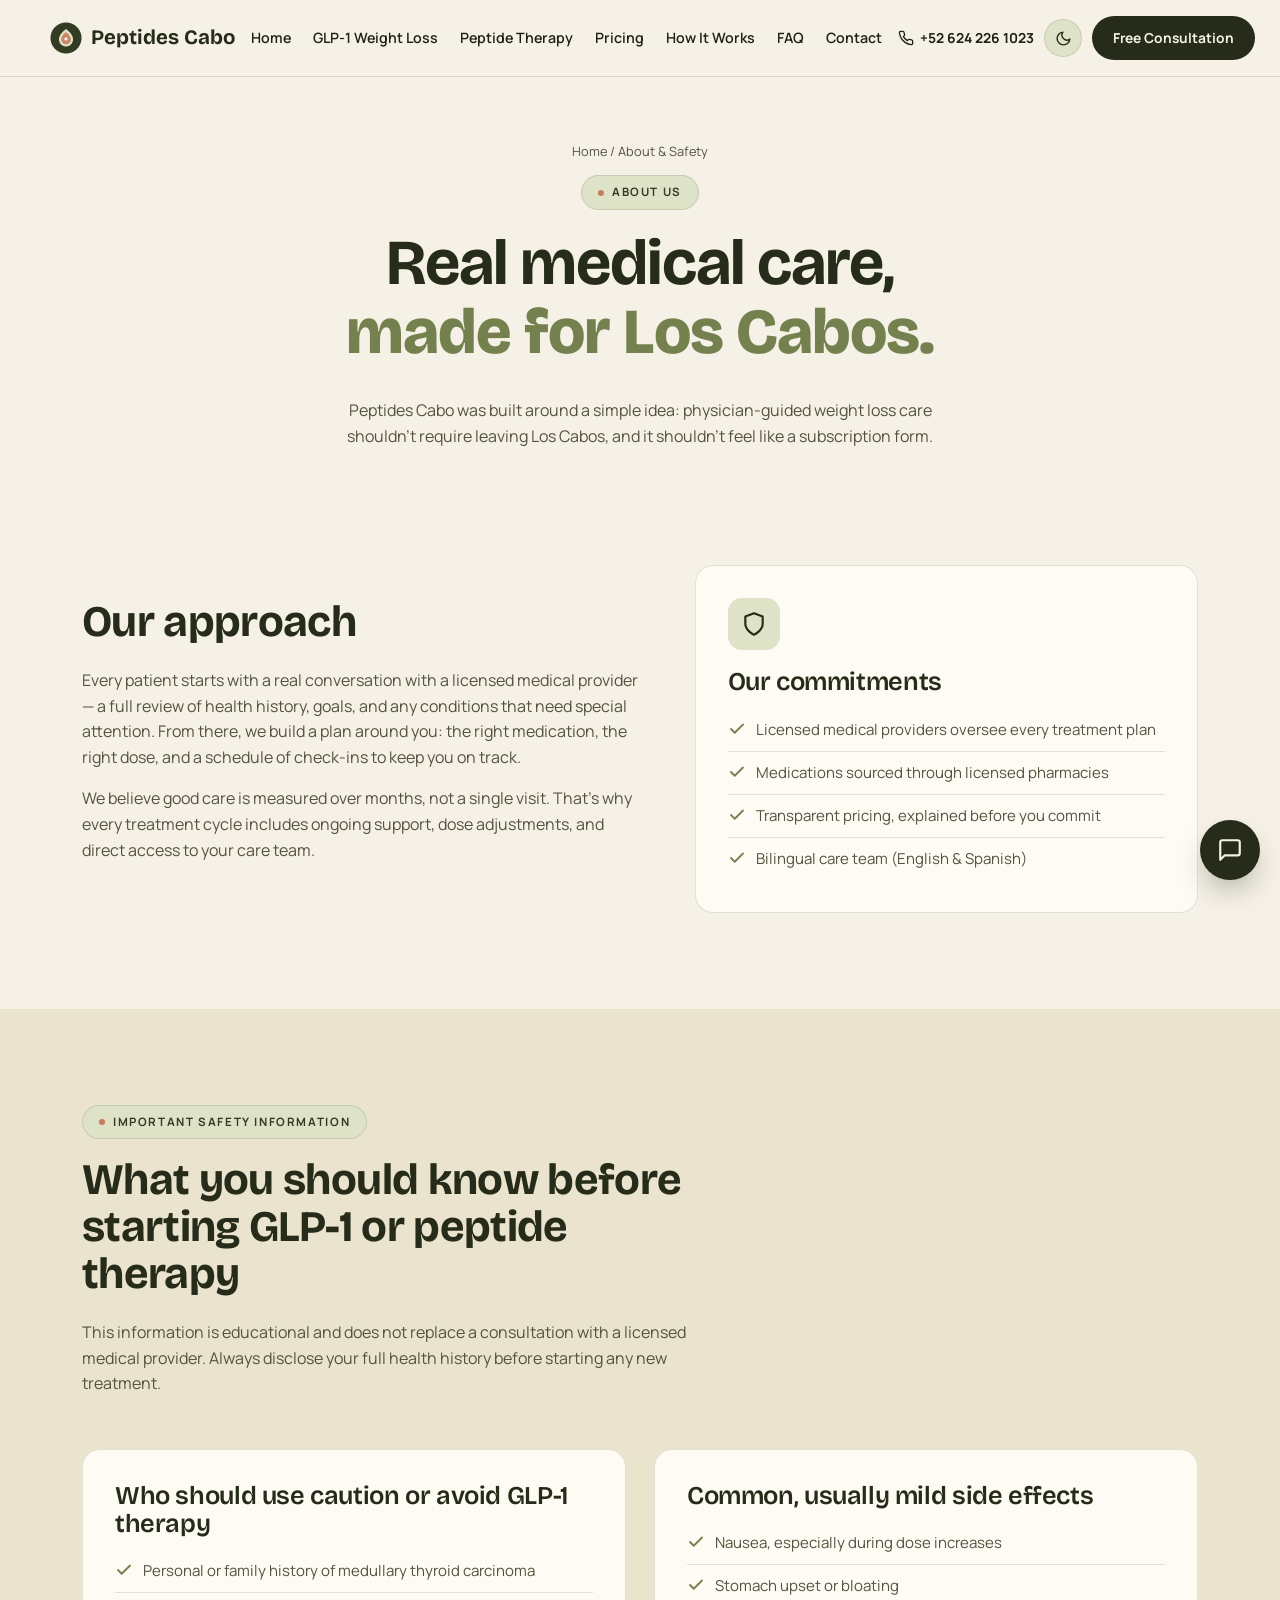
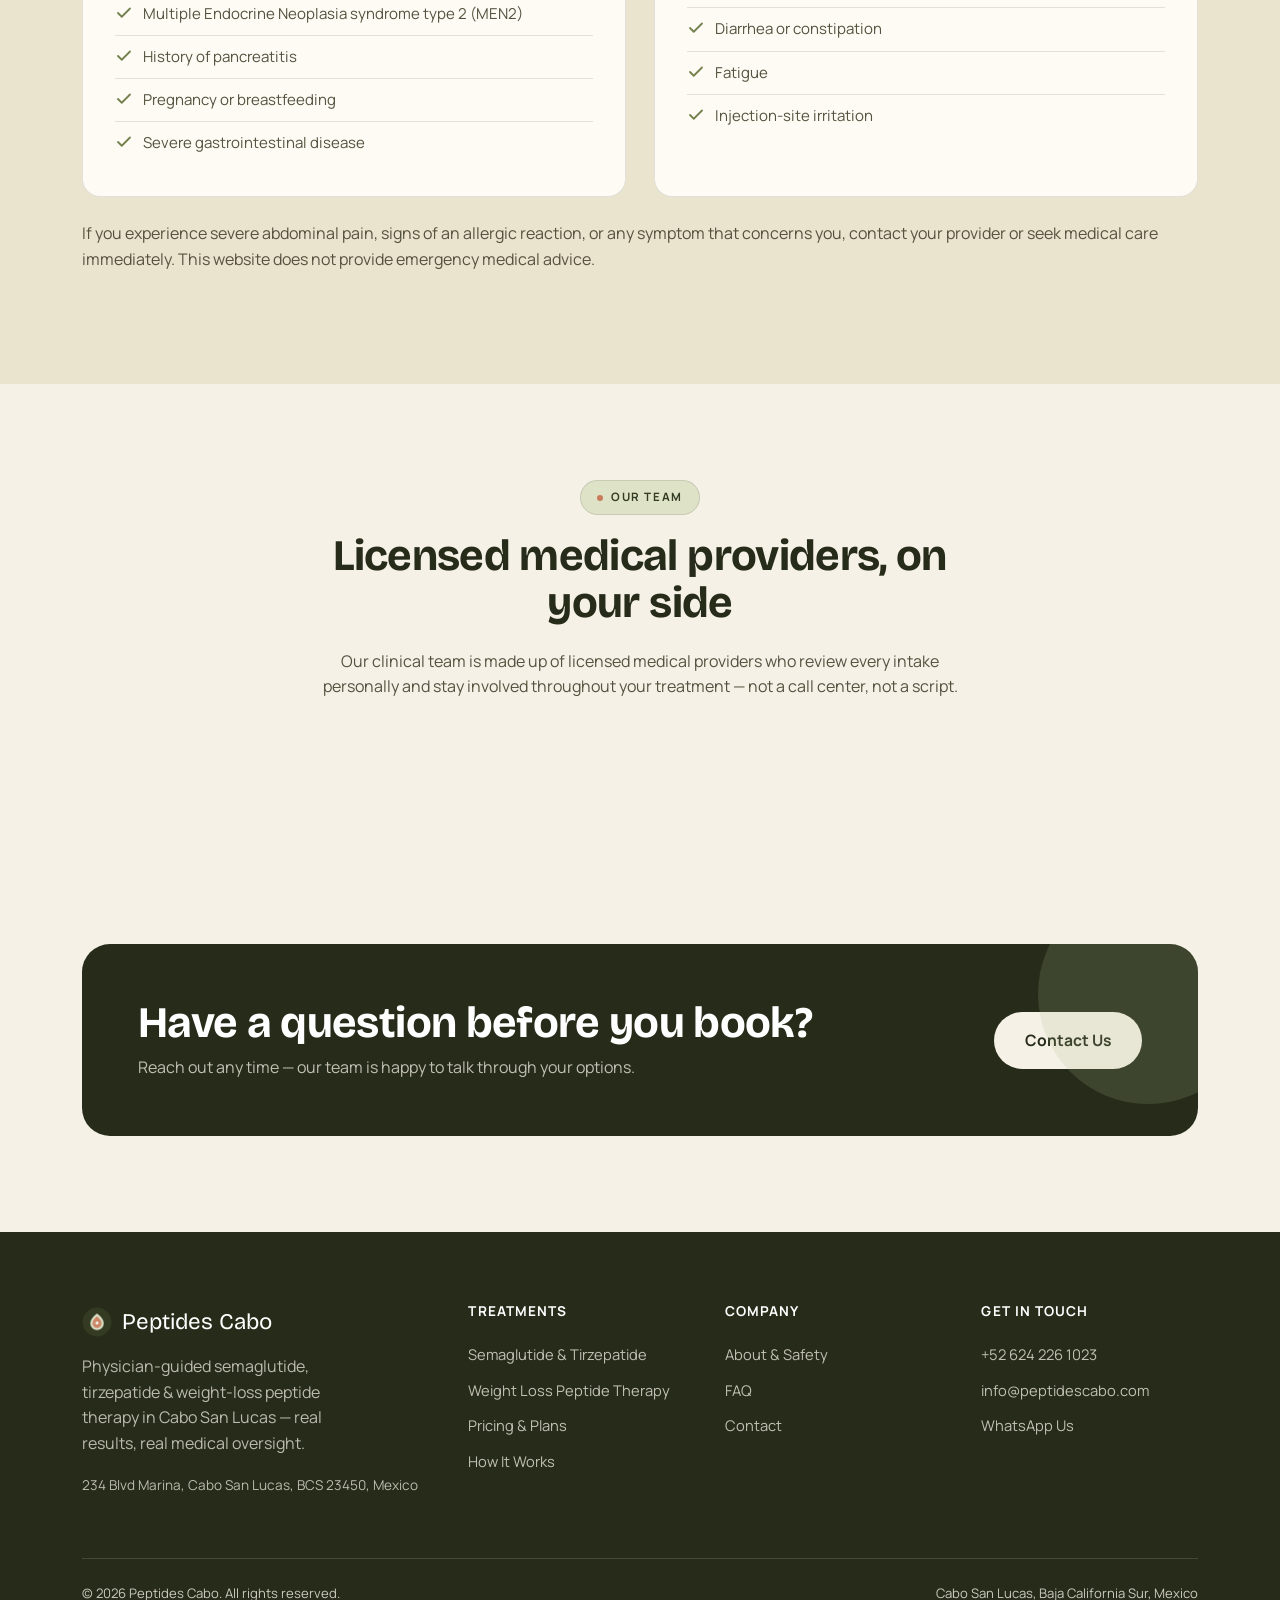
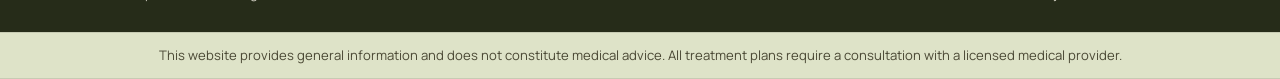
==== commit 4a29117f: "Update CTA phone/WhatsApp number to +52 624 226 1023 Co-Authored-By: Claude Sonnet 5.5 <noreply@anth" ====
--- a/about.html
+++ b/about.html
@@ -42,7 +42,7 @@
     "url": "https://peptidescabo.com/",
     "logo": "https://peptidescabo.com/assets/img/logo-mark.png",
     "image": "https://peptidescabo.com/assets/img/logo-mark.png",
-    "telephone": "+526243186477",
+    "telephone": "+526242261023",
     "email": "info@peptidescabo.com",
     "priceRange": "$$",
     "medicalSpecialty": "Bariatrics",
@@ -93,9 +93,9 @@
       <a href="contact.html" class="btn btn-primary nav-links-cta">Free Consultation</a>
     </nav>
     <div class="nav-cta">
-      <a href="tel:+526243186477" class="nav-phone">
+      <a href="tel:+526242261023" class="nav-phone">
         <svg width="16" height="16" viewBox="0 0 24 24" fill="none" stroke="currentColor" stroke-width="2"><path d="M22 16.92v3a2 2 0 0 1-2.18 2 19.79 19.79 0 0 1-8.63-3.07 19.5 19.5 0 0 1-6-6 19.79 19.79 0 0 1-3.07-8.67A2 2 0 0 1 4.11 2h3a2 2 0 0 1 2 1.72c.127.96.361 1.903.7 2.81a2 2 0 0 1-.45 2.11L8.09 9.91a16 16 0 0 0 6 6l1.27-1.27a2 2 0 0 1 2.11-.45c.907.339 1.85.573 2.81.7A2 2 0 0 1 22 16.92z"/></svg>
-        <span class="nav-phone-text">+52 624 318 6477</span>
+        <span class="nav-phone-text">+52 624 226 1023</span>
       </a>
       <button class="theme-toggle" id="themeToggle" aria-label="Toggle dark mode" type="button">
         <svg class="icon-moon" viewBox="0 0 24 24" fill="none" stroke="currentColor" stroke-width="2" stroke-linecap="round" stroke-linejoin="round"><path d="M21 12.79A9 9 0 1 1 11.21 3 7 7 0 0 0 21 12.79z"/></svg>
@@ -219,9 +219,9 @@
       </div>
       <div>
         <h4>Get in Touch</h4>
-        <a href="tel:+526243186477">+52 624 318 6477</a>
+        <a href="tel:+526242261023">+52 624 226 1023</a>
         <a href="mailto:info@peptidescabo.com">info@peptidescabo.com</a>
-        <a href="https://wa.me/526243186477?text=Hi%20Peptides%20Cabo%2C%20I%27d%20like%20to%20book%20a%20free%20consultation." target="_blank" rel="noopener">WhatsApp Us</a>
+        <a href="https://wa.me/526242261023?text=Hi%20Peptides%20Cabo%2C%20I%27d%20like%20to%20book%20a%20free%20consultation." target="_blank" rel="noopener">WhatsApp Us</a>
       </div>
     </div>
     <div class="footer-bottom">
